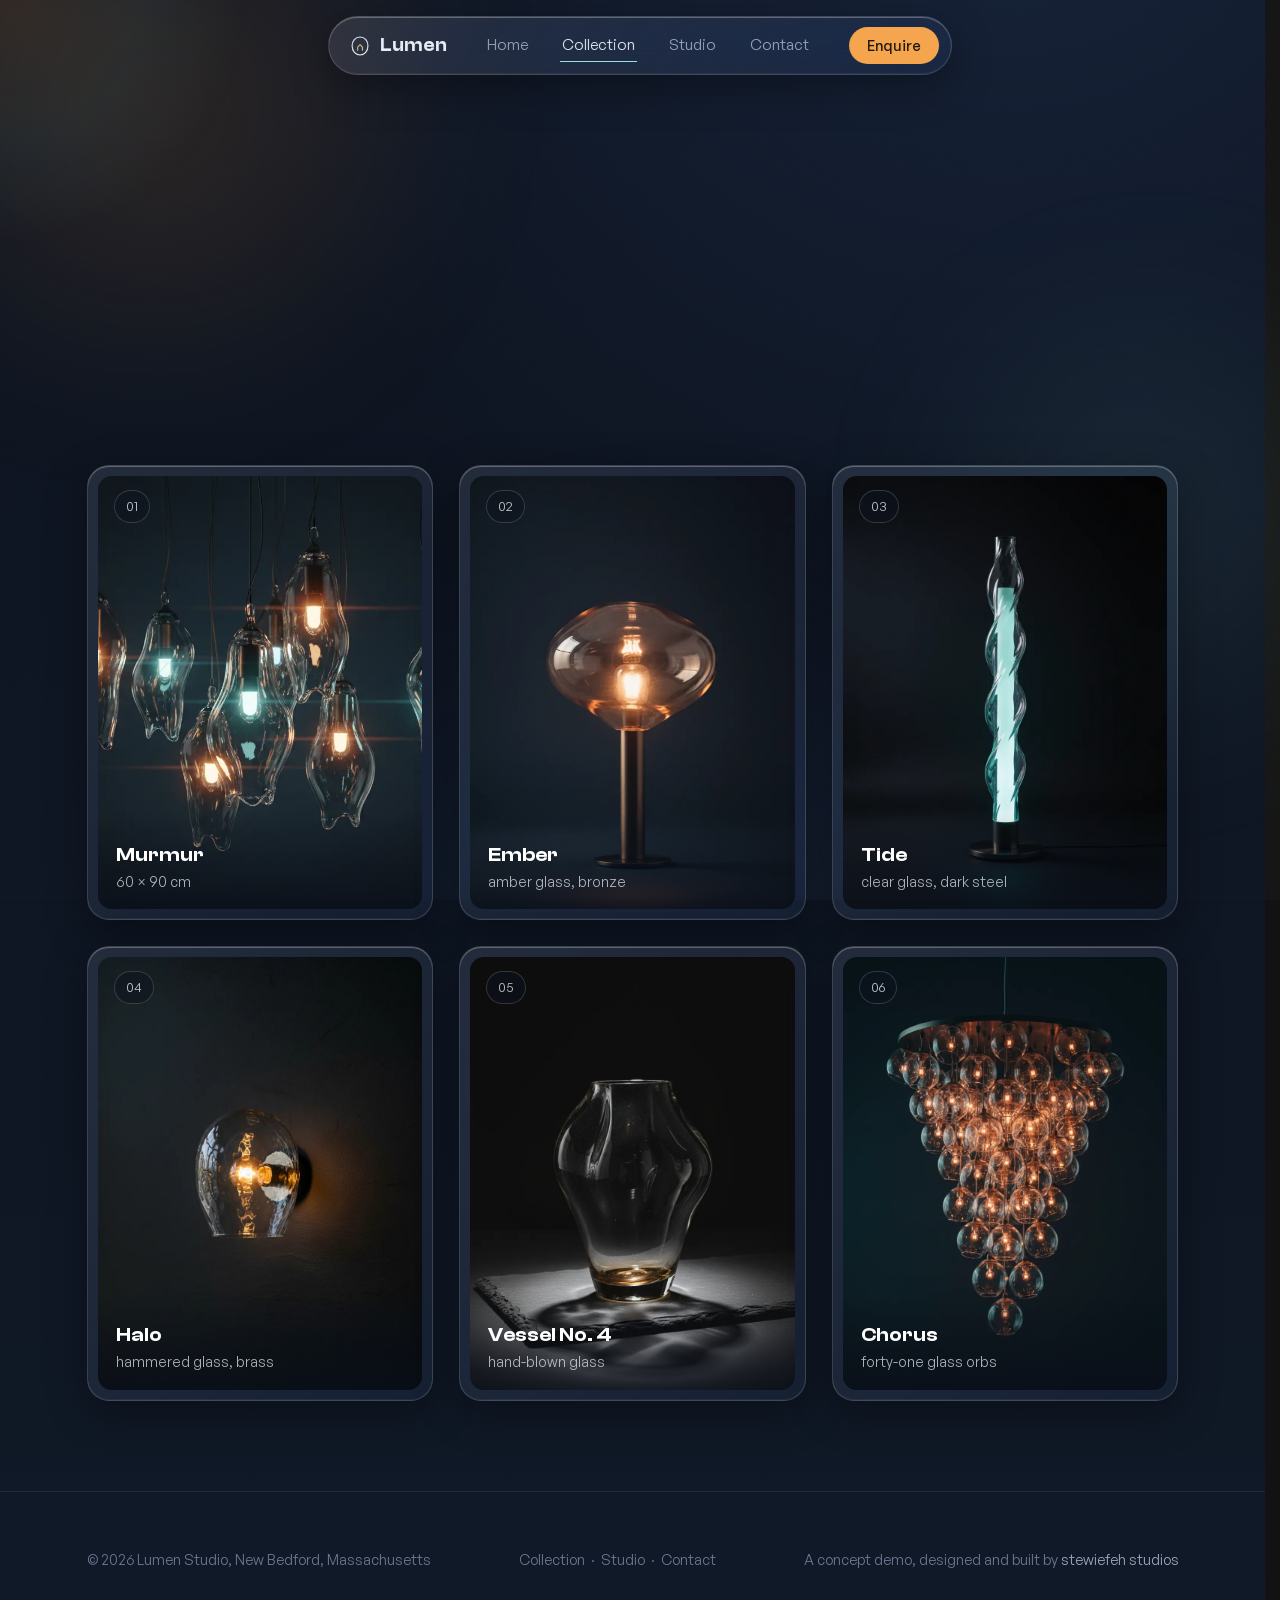
==== collection.html @ e9b763f6 "Lumen: liquid glass demo site - 4 pages, cinematic intro, view transitions" ====
<!doctype html>
<html lang="en">
<head>
<meta charset="utf-8">
<meta name="viewport" content="width=device-width, initial-scale=1">
<title>Collection — Lumen</title>
<meta name="description" content="Six hand-blown glass lighting pieces from the Lumen studio collection.">
<link rel="icon" href="data:image/svg+xml,%3Csvg xmlns='http://www.w3.org/2000/svg' viewBox='0 0 32 32'%3E%3Crect fill='%230D131F' width='32' height='32' rx='7'/%3E%3Cpath d='M16 5c-5.5 0-9 4.5-9 10.5C7 22 11 26.5 16 26.5S25 22 25 15.5C25 9.5 21.5 5 16 5Z' fill='none' stroke='%23F5A44C' stroke-width='1.6'/%3E%3Cpath d='M13 21v-4l3-3 3 3v4' fill='none' stroke='%238FE3DC' stroke-width='1.6'/%3E%3C/svg%3E">
<link rel="preload" as="font" href="assets/fonts/clash-600.woff2" type="font/woff2" crossorigin>
<link rel="preload" as="font" href="assets/fonts/gs-0.woff2" type="font/woff2" crossorigin>
<link rel="stylesheet" href="assets/css/style.css">
<script src="assets/js/main.js" defer></script>
</head>
<body>
<svg width="0" height="0" style="position:absolute" aria-hidden="true"><filter id="lens" x="0" y="0" width="100%" height="100%" color-interpolation-filters="sRGB"><feImage href="[data-uri]" result="map" preserveAspectRatio="none"/><feDisplacementMap in="SourceGraphic" in2="map" scale="46" xChannelSelector="R" yChannelSelector="G"/></filter></svg>
<div id="ambient" aria-hidden="true"><div class="blob blob-1"></div><div class="blob blob-2"></div><div class="blob blob-3"></div></div>
<div id="cursor-light" aria-hidden="true"></div>
<div id="intro" aria-hidden="true">
  <div style="display:grid;place-items:center">
    <svg viewBox="0 0 32 32" fill="none" aria-hidden="true"><defs><linearGradient id="ig" x1="0" y1="0" x2="1" y2="1"><stop offset="0" stop-color="#F5A44C"/><stop offset="1" stop-color="#8FE3DC"/></linearGradient></defs><path class="mark-glass" d="M16 3C9 3 4.5 8.5 4.5 15.5 4.5 23.5 9.5 29 16 29s11.5-5.5 11.5-13.5C27.5 8.5 23 3 16 3Z" stroke="currentColor" stroke-width="1.6"/><path class="mark-fil" pathLength="1" d="M12.5 22v-4.5L16 14l3.5 3.5V22" stroke="url(#ig)" stroke-width="1.6" stroke-linecap="round" stroke-linejoin="round"/></svg>
    <div class="intro-glass"><i></i></div>
  </div>
  <p class="intro-skip">Click anywhere to skip</p>
</div>
<nav class="nav glass" aria-label="Main">
  <a class="brand" href="index.html"><svg viewBox="0 0 32 32" fill="none" aria-hidden="true"><defs><linearGradient id="ng" x1="0" y1="0" x2="1" y2="1"><stop offset="0" stop-color="#F5A44C"/><stop offset="1" stop-color="#8FE3DC"/></linearGradient></defs><path class="mark-glass" d="M16 3C9 3 4.5 8.5 4.5 15.5 4.5 23.5 9.5 29 16 29s11.5-5.5 11.5-13.5C27.5 8.5 23 3 16 3Z" stroke="currentColor" stroke-width="1.6"/><path class="mark-fil" pathLength="1" d="M12.5 22v-4.5L16 14l3.5 3.5V22" stroke="url(#ng)" stroke-width="1.6" stroke-linecap="round" stroke-linejoin="round"/></svg><span>Lumen</span></a>
  <div class="nav-links">
    <a href="index.html">Home</a><a href="collection.html" aria-current="page">Collection</a><a href="studio.html">Studio</a><a href="contact.html">Contact</a>
  </div>
  <a class="btn" data-magnet href="contact.html">Enquire</a>
  <button class="burger" aria-label="Open menu" aria-expanded="false"><span></span><span></span><span></span></button>
</nav>
<div id="menu">
  <button class="close" aria-label="Close menu">&#10005;</button>
  <ul>
    <li><a href="index.html">Home</a></li>
    <li><a href="collection.html" aria-current="page">Collection</a></li>
    <li><a href="studio.html">Studio</a></li>
    <li><a href="contact.html">Contact</a></li>
  </ul>
</div>
<main>
<section style="padding-top:150px"><div class="wrap">
  <h1 class="display rise">The collection</h1>
  <p class="lede rise" style="--d:120ms;margin-top:16px">Six pieces, each blown in a small edition. Select a piece to see it properly; enquires go straight to the studio.</p>
</div></section>
<section style="padding-top:20px"><div class="wrap"><div class="pieces">
    <a class="piece-card glass reveal" href="#murmur" data-piece="murmur">
  <figure><img src="assets/img/hero.webp" alt="Murmur, hand-blown glass piece" loading="lazy" decoding="async" width="864" height="1184"><span class="num">01</span>
  <figcaption><h3>Murmur</h3><p>60 &times; 90 cm</p></figcaption></figure>
</a>
    <a class="piece-card glass reveal" href="#ember" data-piece="ember">
  <figure><img src="assets/img/table.webp" alt="Ember, hand-blown glass piece" loading="lazy" decoding="async" width="864" height="1184"><span class="num">02</span>
  <figcaption><h3>Ember</h3><p>amber glass, bronze</p></figcaption></figure>
</a>
    <a class="piece-card glass reveal" href="#tide" data-piece="tide">
  <figure><img src="assets/img/floor.webp" alt="Tide, hand-blown glass piece" loading="lazy" decoding="async" width="864" height="1184"><span class="num">03</span>
  <figcaption><h3>Tide</h3><p>clear glass, dark steel</p></figcaption></figure>
</a>
    <a class="piece-card glass reveal" href="#halo" data-piece="halo">
  <figure><img src="assets/img/sconce.webp" alt="Halo, hand-blown glass piece" loading="lazy" decoding="async" width="864" height="1184"><span class="num">04</span>
  <figcaption><h3>Halo</h3><p>hammered glass, brass</p></figcaption></figure>
</a>
    <a class="piece-card glass reveal" href="#vessel" data-piece="vessel">
  <figure><img src="assets/img/vessel.webp" alt="Vessel No. 4, hand-blown glass piece" loading="lazy" decoding="async" width="864" height="1184"><span class="num">05</span>
  <figcaption><h3>Vessel No. 4</h3><p>hand-blown glass</p></figcaption></figure>
</a>
    <a class="piece-card glass reveal" href="#chorus" data-piece="chorus">
  <figure><img src="assets/img/chand.webp" alt="Chorus, hand-blown glass piece" loading="lazy" decoding="async" width="864" height="1184"><span class="num">06</span>
  <figcaption><h3>Chorus</h3><p>forty-one glass orbs</p></figcaption></figure>
</a>
</div></div></section>
</main>
<footer><div class="wrap foot">
  <div>&copy; 2026 Lumen Studio, New Bedford, Massachusetts</div>
  <div><a href="collection.html">Collection</a> &nbsp;&middot;&nbsp; <a href="studio.html">Studio</a> &nbsp;&middot;&nbsp; <a href="contact.html">Contact</a></div>
  <div class="credit">A concept demo, designed and built by <a href="https://stewiefehstudios.com">stewiefeh studios</a></div>
</div></footer>
<div id="detail" role="dialog" aria-modal="true" aria-label="Piece detail">
  <button class="detail-close" aria-label="Close">&#10005;</button>
  <div class="detail-card glass">
    <img alt="">
    <div class="detail-body">
      <h3></h3><p class="dims"></p><p class="desc"></p>
      <a class="btn enquire" data-magnet href="contact.html">Enquire about this piece</a>
    </div>
  </div>
</div>
<script id="pieces-data" type="application/json">[{"id": "murmur", "name": "Murmur", "img": "assets/img/hero.webp", "dims": "Cluster of nine &middot; 60 &times; 90 cm &middot; glass, braided steel", "desc": "Nine hand-blown pendants on braided steel, each a different breath of the same gather. Hung together they read as one slow, murmuring light."}, {"id": "ember", "name": "Ember", "img": "assets/img/table.webp", "dims": "34 &times; 41 cm &middot; amber glass, bronze", "desc": "A pool of amber held over a bronze stem. The shade is blown in one gather, with no seams and no mold."}, {"id": "tide", "name": "Tide", "img": "assets/img/floor.webp", "dims": "132 &times; 26 cm &middot; clear glass, dark steel", "desc": "A column of ice-coloured light. The glass twists as it rises, catching the room at every turn."}, {"id": "halo", "name": "Halo", "img": "assets/img/sconce.webp", "dims": "24 &times; 26 cm &middot; hammered glass, brass", "desc": "A single dome of hammered glass. Mount one, or hang a rhythm of them along a hallway."}, {"id": "vessel", "name": "Vessel No. 4", "img": "assets/img/vessel.webp", "dims": "31 &times; 38 cm &middot; hand-blown glass", "desc": "Not a lamp: a piece that holds daylight. Amber pools at the base where the glass is thickest."}, {"id": "chorus", "name": "Chorus", "img": "assets/img/chand.webp", "dims": "Canopy 70 cm &oslash; &middot; forty-one glass orbs", "desc": "Forty-one orbs on a single canopy, wired so the room can dim them like an orchestra."}]</script>
</body>
</html>
---- assets/css/style.css ----
/* ============ LUMEN — liquid glass demo site ============ */
/* ink slate, amber + ice light, Clash Display / General Sans */

@font-face{font-family:'Clash Display';src:url('../fonts/clash-600.woff2') format('woff2');font-weight:600;font-display:swap}
@font-face{font-family:'General Sans';src:url('../fonts/gs-0.woff2') format('woff2');font-weight:400;font-display:swap}
@font-face{font-family:'General Sans';src:url('../fonts/gs-1.woff2') format('woff2');font-weight:500;font-display:swap}

:root{
  --ink:#0D131F; --ink-2:#101927; --ink-3:#141E30;
  --text:#E8EDF6; --mist:#9AA7BC; --faint:#6B7891;
  --amber:#F5A44C; --ice:#8FE3DC;
  --line:rgba(255,255,255,.14); --glass:rgba(255,255,255,.07);
  --radius:22px; --ease:cubic-bezier(.2,.7,.2,1);
  color-scheme:dark;
}
*{margin:0;padding:0;box-sizing:border-box}
html{scroll-behavior:smooth;scrollbar-gutter:stable}
@media (prefers-reduced-motion:reduce){html{scroll-behavior:auto}}
body{
  font-family:'General Sans',system-ui,sans-serif;font-weight:400;
  background:
    radial-gradient(120% 90% at 80% -10%, #16233A 0%, transparent 55%),
    linear-gradient(180deg,var(--ink) 0%,var(--ink-2) 100%);
  color:var(--text);min-height:100vh;
  font-size:17px;line-height:1.6;-webkit-font-smoothing:antialiased;
  overflow-x:clip;
}
::selection{background:rgba(245,164,76,.35);color:#fff}
:focus-visible{outline:2px solid var(--ice);outline-offset:3px;border-radius:6px}
img{display:block;max-width:100%}
a{color:inherit;text-decoration:none}

/* film grain */
body::after{content:'';position:fixed;inset:0;z-index:60;pointer-events:none;opacity:.05;mix-blend-mode:overlay;
  background-image:url("data:image/svg+xml,%3Csvg xmlns='http://www.w3.org/2000/svg' width='140' height='140'%3E%3Cfilter id='n'%3E%3CfeTurbulence type='fractalNoise' baseFrequency='.9' numOctaves='2'/%3E%3C/filter%3E%3Crect width='140' height='140' filter='url(%23n)'/%3E%3C/svg%3E")}

/* ---- ambient light field ---- */
#ambient{position:fixed;inset:0;z-index:0;overflow:hidden;pointer-events:none}
.blob{position:absolute;border-radius:50%;filter:blur(90px);opacity:.55;will-change:transform}
.blob-1{width:52vw;height:52vw;left:-14vw;top:-18vw;background:radial-gradient(circle,rgba(245,164,76,.32),transparent 65%);animation:drift1 64s ease-in-out infinite alternate}
.blob-2{width:44vw;height:44vw;right:-12vw;top:26vh;background:radial-gradient(circle,rgba(143,227,220,.20),transparent 65%);animation:drift2 78s ease-in-out infinite alternate}
.blob-3{width:60vw;height:60vw;left:22vw;bottom:-30vw;background:radial-gradient(circle,rgba(48,74,122,.45),transparent 68%);animation:drift3 88s ease-in-out infinite alternate}
@keyframes drift1{to{transform:translate(9vw,7vh) scale(1.15)}}
@keyframes drift2{to{transform:translate(-8vw,-6vh) scale(.9)}}
@keyframes drift3{to{transform:translate(-10vw,4vh) scale(1.1)}}
#cursor-light{position:fixed;width:520px;height:520px;border-radius:50%;left:0;top:0;z-index:1;pointer-events:none;
  background:radial-gradient(circle,rgba(245,164,76,.10),rgba(143,227,220,.05) 40%,transparent 68%);
  transform:translate(-50%,-50%);opacity:0;transition:opacity .6s}
body.fine-pointer #cursor-light{opacity:1}

/* ---- glass tiers ---- */
.glass{
  background:linear-gradient(135deg,rgba(255,255,255,.10),rgba(255,255,255,.04));
  -webkit-backdrop-filter:blur(18px) saturate(1.6);backdrop-filter:blur(18px) saturate(1.6);
  border:1px solid var(--line);border-radius:var(--radius);
  box-shadow:inset 0 1px 0 rgba(255,255,255,.28),inset 0 -1px 0 rgba(255,255,255,.05),0 12px 40px rgba(0,0,0,.35);
}
/* tier 2: true refraction, chromium only, added by JS */
.refract{-webkit-backdrop-filter:url(#lens) blur(5px) saturate(1.5);backdrop-filter:url(#lens) blur(5px) saturate(1.5)}

/* ---- layout ---- */
.wrap{max-width:1180px;margin:0 auto;padding:0 clamp(20px,4vw,44px);position:relative;z-index:2}
main{position:relative;z-index:2}
section{padding:clamp(72px,10vh,130px) 0}

/* ---- nav ---- */
.nav{position:fixed;top:16px;left:50%;transform:translateX(-50%);z-index:50;
  view-transition-name:nav;
  display:flex;align-items:center;gap:clamp(14px,3vw,38px);
  padding:10px 12px 10px 20px;border-radius:99px;
  transition:padding .4s var(--ease),background .4s}
.nav.scrolled{padding:7px 10px 7px 16px;background:linear-gradient(135deg,rgba(255,255,255,.14),rgba(255,255,255,.07))}
.brand{display:flex;align-items:center;gap:9px;font-family:'Clash Display';font-weight:600;font-size:1.15rem;letter-spacing:.01em}
.brand svg{width:22px;height:22px}
.nav-links{display:flex;gap:clamp(12px,2.4vw,30px);font-size:.95rem;color:var(--mist)}
.nav-links a{position:relative;padding:4px 2px;transition:color .3s}
.nav-links a::after{content:'';position:absolute;left:0;right:100%;bottom:0;height:1px;background:var(--amber);transition:right .35s var(--ease)}
.nav-links a:hover{color:var(--text)}
.nav-links a:hover::after{right:0}
.nav-links a[aria-current="page"]{color:var(--text)}
.nav-links a[aria-current="page"]::after{right:0;background:var(--ice)}
.btn{display:inline-flex;align-items:center;gap:10px;border:none;cursor:pointer;font:500 .95rem 'General Sans';
  padding:11px 22px;border-radius:99px;background:var(--amber);color:#1A1206;transition:transform .35s var(--ease),box-shadow .35s}
.btn:hover{box-shadow:0 8px 30px rgba(245,164,76,.35)}
.btn-ghost{background:rgba(255,255,255,.08);color:var(--text);border:1px solid var(--line);
  -webkit-backdrop-filter:blur(12px);backdrop-filter:blur(12px)}
.btn-ghost:hover{box-shadow:0 8px 30px rgba(0,0,0,.4)}
.nav .btn{padding:9px 18px;font-size:.9rem}
.burger{display:none;background:none;border:1px solid var(--line);border-radius:99px;width:42px;height:42px;cursor:pointer;
  -webkit-backdrop-filter:blur(12px);backdrop-filter:blur(12px)}
.burger span{display:block;width:16px;height:1.5px;background:var(--text);margin:4px auto;transition:transform .3s,opacity .3s}
#menu{position:fixed;inset:0;z-index:70;display:none;place-items:center;
  background:rgba(13,19,31,.72);-webkit-backdrop-filter:blur(28px) saturate(1.4);backdrop-filter:blur(28px) saturate(1.4)}
#menu.open{display:grid}
#menu ul{list-style:none;text-align:center}
#menu a{font-family:'Clash Display';font-size:clamp(2.2rem,9vw,3.4rem);font-weight:600;display:block;padding:10px;
  opacity:0;transform:translateY(18px);transition:opacity .5s var(--ease),transform .5s var(--ease),color .3s}
#menu.open a{opacity:1;transform:none}
#menu.open li:nth-child(2) a{transition-delay:.06s}#menu.open li:nth-child(3) a{transition-delay:.12s}#menu.open li:nth-child(4) a{transition-delay:.18s}
#menu a:hover,#menu a[aria-current="page"]{color:var(--amber)}
#menu .close{position:absolute;top:22px;right:26px;background:none;border:1px solid var(--line);border-radius:99px;width:44px;height:44px;color:var(--text);font-size:1.2rem;cursor:pointer}

/* ---- type ---- */
.display{font-family:'Clash Display';font-weight:600;line-height:1.04;letter-spacing:-.015em}
h1.display{font-size:clamp(2.7rem,7.4vw,5.6rem)}
h2.display{font-size:clamp(1.9rem,4.4vw,3.1rem);margin-bottom:.6em}
.lede{color:var(--mist);font-size:clamp(1.05rem,1.7vw,1.25rem);max-width:44ch}
.kicker{color:var(--faint);font-size:.95rem;margin-bottom:18px}
.kicker b{color:var(--ice);font-weight:500}

/* ---- hero ---- */
.hero{min-height:92vh;display:grid;align-items:center;padding-top:110px}
.hero-grid{display:grid;grid-template-columns:1.05fr .95fr;gap:clamp(30px,5vw,70px);align-items:center}
.hero-actions{display:flex;gap:14px;margin-top:36px;flex-wrap:wrap}
.hero-panel{position:relative;border-radius:28px;overflow:hidden;aspect-ratio:4/3;transform:translateZ(0)}
.hero-panel img{width:100%;height:100%;object-fit:cover;transform:scale(1.06)}
.hero-panel .panel-tag{position:absolute;left:18px;bottom:18px;right:18px;display:flex;justify-content:space-between;align-items:center;
  padding:13px 18px;border-radius:16px;font-size:.9rem;color:var(--mist)}
.hero-panel .panel-tag b{color:var(--text);font-weight:500;font-family:'Clash Display';font-weight:600;letter-spacing:.01em}
.scroll-cue{position:absolute;bottom:26px;left:50%;transform:translateX(-50%);color:var(--faint);font-size:.85rem;
  display:flex;flex-direction:column;align-items:center;gap:8px}
.scroll-cue i{width:1px;height:34px;background:linear-gradient(180deg,var(--faint),transparent);display:block;animation:cue 2.2s ease-in-out infinite}
@keyframes cue{0%,100%{transform:scaleY(.4);transform-origin:top}50%{transform:scaleY(1);transform-origin:top}}

/* ---- piece cards ---- */
.pieces{display:grid;grid-template-columns:repeat(3,1fr);gap:clamp(16px,2.4vw,26px)}
.piece-card{display:block;border-radius:var(--radius);overflow:hidden;padding:10px;cursor:pointer;
  transition:transform .5s var(--ease),box-shadow .5s var(--ease)}
.piece-card:hover{transform:translateY(-6px)}
.piece-card figure{border-radius:calc(var(--radius) - 8px);overflow:hidden;aspect-ratio:3/4;position:relative}
.piece-card img{width:100%;height:100%;object-fit:cover;transition:transform .8s var(--ease)}
.piece-card:hover img{transform:scale(1.05)}
.piece-card figcaption{position:absolute;inset:auto 0 0 0;padding:26px 18px 16px;
  background:linear-gradient(transparent,rgba(10,15,25,.82));color:#fff}
.piece-card h3{font-family:'Clash Display';font-weight:600;font-size:1.25rem}
.piece-card p{font-size:.88rem;color:rgba(232,237,246,.72)}
.piece-card .num{position:absolute;top:14px;left:16px;font-size:.82rem;color:rgba(255,255,255,.75);
  padding:5px 11px;border-radius:99px;background:rgba(13,19,31,.5);-webkit-backdrop-filter:blur(10px);backdrop-filter:blur(10px);border:1px solid rgba(255,255,255,.16)}

/* ---- prose sections ---- */
.split{display:grid;grid-template-columns:1fr 1fr;gap:clamp(30px,5vw,80px);align-items:center}
.stat-row{display:flex;gap:clamp(20px,4vw,54px);margin-top:38px;flex-wrap:wrap}
.stat b{display:block;font-family:'Clash Display';font-weight:600;font-size:2rem;color:var(--amber)}
.stat span{color:var(--mist);font-size:.92rem}
.pull{font-family:'Clash Display';font-weight:600;font-size:clamp(1.7rem,3.8vw,2.7rem);line-height:1.2;max-width:26ch;text-wrap:balance}
.pull em{font-style:normal;color:var(--amber)}

/* ---- process stack (studio) ---- */
.steps{position:relative}
.step{position:sticky;top:110px;margin-bottom:44px;padding:clamp(26px,4vw,44px)}
.step .step-n{font-family:'Clash Display';font-weight:600;color:var(--ice);font-size:.95rem}
.step h3{font-family:'Clash Display';font-weight:600;font-size:clamp(1.4rem,2.6vw,1.9rem);margin:8px 0 12px}
.step p{color:var(--mist);max-width:56ch}

/* ---- contact ---- */
.contact-grid{display:grid;grid-template-columns:1.1fr .9fr;gap:clamp(30px,5vw,70px)}
form{display:grid;gap:18px;padding:clamp(26px,4vw,44px)}
label{font-size:.9rem;color:var(--mist);display:grid;gap:8px}
input,textarea{font:400 1rem 'General Sans';color:var(--text);background:rgba(255,255,255,.05);
  border:1px solid var(--line);border-radius:14px;padding:13px 16px;transition:border-color .3s,background .3s;width:100%}
input:focus,textarea:focus{outline:none;border-color:rgba(143,227,220,.55);background:rgba(255,255,255,.08)}
textarea{min-height:130px;resize:vertical}
form .btn{justify-self:start;position:relative}
form .btn.sent{background:var(--ice)}
.meta{display:grid;gap:26px;align-content:start}
.meta .glass{padding:26px 28px}
.meta h3{font-family:'Clash Display';font-weight:600;font-size:1.1rem;margin-bottom:8px}
.meta p{color:var(--mist);font-size:.95rem}
.meta a{color:var(--ice)}
.form-note{font-size:.88rem;color:var(--faint);min-height:1.4em}

/* ---- detail modal ---- */
#detail{position:fixed;inset:0;z-index:80;display:none;place-items:center;padding:24px;
  background:rgba(8,12,20,.66);-webkit-backdrop-filter:blur(22px);backdrop-filter:blur(22px)}
#detail.open{display:grid}
.detail-card{width:min(880px,94vw);max-height:88vh;overflow:auto;display:grid;grid-template-columns:1fr 1fr;
  border-radius:26px;animation:cardIn .5s var(--ease)}
@keyframes cardIn{from{opacity:0;transform:translateY(26px) scale(.98)}}
.detail-card img{width:100%;height:100%;object-fit:cover;min-height:320px}
.detail-body{padding:clamp(24px,4vw,40px);display:grid;align-content:center;gap:14px}
.detail-body h3{font-family:'Clash Display';font-weight:600;font-size:1.7rem}
.detail-body .dims{color:var(--mist);font-size:.95rem}
.detail-body .desc{color:var(--mist);font-size:.98rem}
.detail-close{position:absolute;top:18px;right:20px;z-index:2;background:rgba(13,19,31,.55);border:1px solid rgba(255,255,255,.2);
  border-radius:99px;width:40px;height:40px;color:var(--text);font-size:1.1rem;cursor:pointer}

/* ---- footer ---- */
footer{position:relative;z-index:2;padding:56px 0 40px;border-top:1px solid rgba(255,255,255,.07)}
.foot{display:flex;justify-content:space-between;gap:24px;flex-wrap:wrap;color:var(--faint);font-size:.9rem}
.foot a:hover{color:var(--text)}
.foot .credit{color:var(--faint)}
.foot .credit a{color:var(--mist)}

/* ---- intro ---- */
#intro{position:fixed;inset:0;z-index:100;background:#0A0F19;display:grid;place-items:center}
body:not(.intro-live) #intro{display:none}
.intro-mark{width:64px;height:64px;color:var(--text)}
.intro-mark .mark-glass{opacity:.35}
.intro-mark .mark-fil{stroke-dasharray:1;stroke-dashoffset:1}
.intro-glass{position:relative;width:130px;height:130px;margin-top:34px;border-radius:34px;overflow:hidden;
  opacity:0;transform:scale(.25);
  border:1px solid rgba(255,255,255,.22);
  box-shadow:inset 0 1px 0 rgba(255,255,255,.3),0 20px 60px rgba(0,0,0,.5)}
.intro-glass i{position:absolute;inset:0;background:
  radial-gradient(80% 80% at 30% 20%,rgba(245,164,76,.5),transparent 55%),
  radial-gradient(80% 80% at 75% 80%,rgba(143,227,220,.4),transparent 55%);opacity:0}
.intro-skip{position:fixed;bottom:30px;left:50%;transform:translateX(-50%);color:var(--faint);font-size:.85rem;opacity:0}

body.intro-live .intro-mark .mark-fil{animation:draw .85s .15s var(--ease) forwards}
body.intro-live .intro-glass{animation:bloom 1.05s 1s var(--ease) forwards,split .8s 2.1s var(--ease) forwards}
body.intro-live .intro-glass i{animation:ignite 1s 1.15s ease forwards}
body.intro-live #intro{animation:introOut .55s 2.5s var(--ease) forwards}
body.intro-live .intro-skip{animation:skipIn .4s .9s forwards}
body.intro-skip #intro,body.intro-skip #intro *{animation-duration:.3s !important;animation-delay:0s !important}
@keyframes draw{to{stroke-dashoffset:0}}
@keyframes bloom{0%{opacity:0;transform:scale(.25)}45%{opacity:1}100%{opacity:1;transform:scale(1)}}
@keyframes ignite{to{opacity:1}}
@keyframes split{0%{opacity:1;transform:scale(1)}100%{opacity:0;transform:scale(1.7)}}
@keyframes introOut{to{opacity:0;visibility:hidden}}
@keyframes skipIn{to{opacity:.8}}

/* ---- entrances ---- */
.rise{opacity:0}
body.ready .rise{animation:riseIn .95s var(--ease) both;animation-delay:var(--d,0ms)}
body.intro-live .rise{animation:none}
@keyframes riseIn{from{opacity:0;transform:translateY(26px)}to{opacity:1;transform:none}}
.reveal{opacity:0;transform:translateY(30px);transition:opacity .85s var(--ease),transform .85s var(--ease)}
.reveal.in{opacity:1;transform:none}

/* ---- scroll-driven parallax ---- */
@supports (animation-timeline:scroll()){
  .hero-panel{animation:parallax linear both;animation-timeline:scroll();animation-range:0 100vh}
  @keyframes parallax{to{transform:translateY(7vh)}}
}

/* ---- view transitions ---- */
@view-transition{navigation:auto}
::view-transition-old(root){animation:vtOut .3s var(--ease) both}
::view-transition-new(root){animation:vtIn .5s var(--ease) both}
@keyframes vtOut{to{opacity:0}}
@keyframes vtIn{from{opacity:0;transform:translateY(14px)}}
::view-transition-group(nav){animation:none}

/* ---- responsive ---- */
@media (max-width:920px){
  .hero-grid,.split,.contact-grid,.detail-card{grid-template-columns:1fr}
  .hero{min-height:auto;padding-top:130px;padding-bottom:40px}
  .pieces{grid-template-columns:repeat(2,1fr)}
  .detail-card img{max-height:44vh}
}
@media (max-width:640px){
  .pieces{grid-template-columns:1fr}
  .nav-links,.nav .btn{display:none}
  .burger{display:block}
  .step{position:static;margin-bottom:18px}
}
@media (prefers-reduced-motion:reduce){
  *,*::before,*::after{animation-duration:.01ms !important;animation-iteration-count:1 !important;transition-duration:.01ms !important}
  #intro{display:none !important}
  .rise,.reveal{opacity:1 !important;transform:none !important}
  #cursor-light{display:none}
}
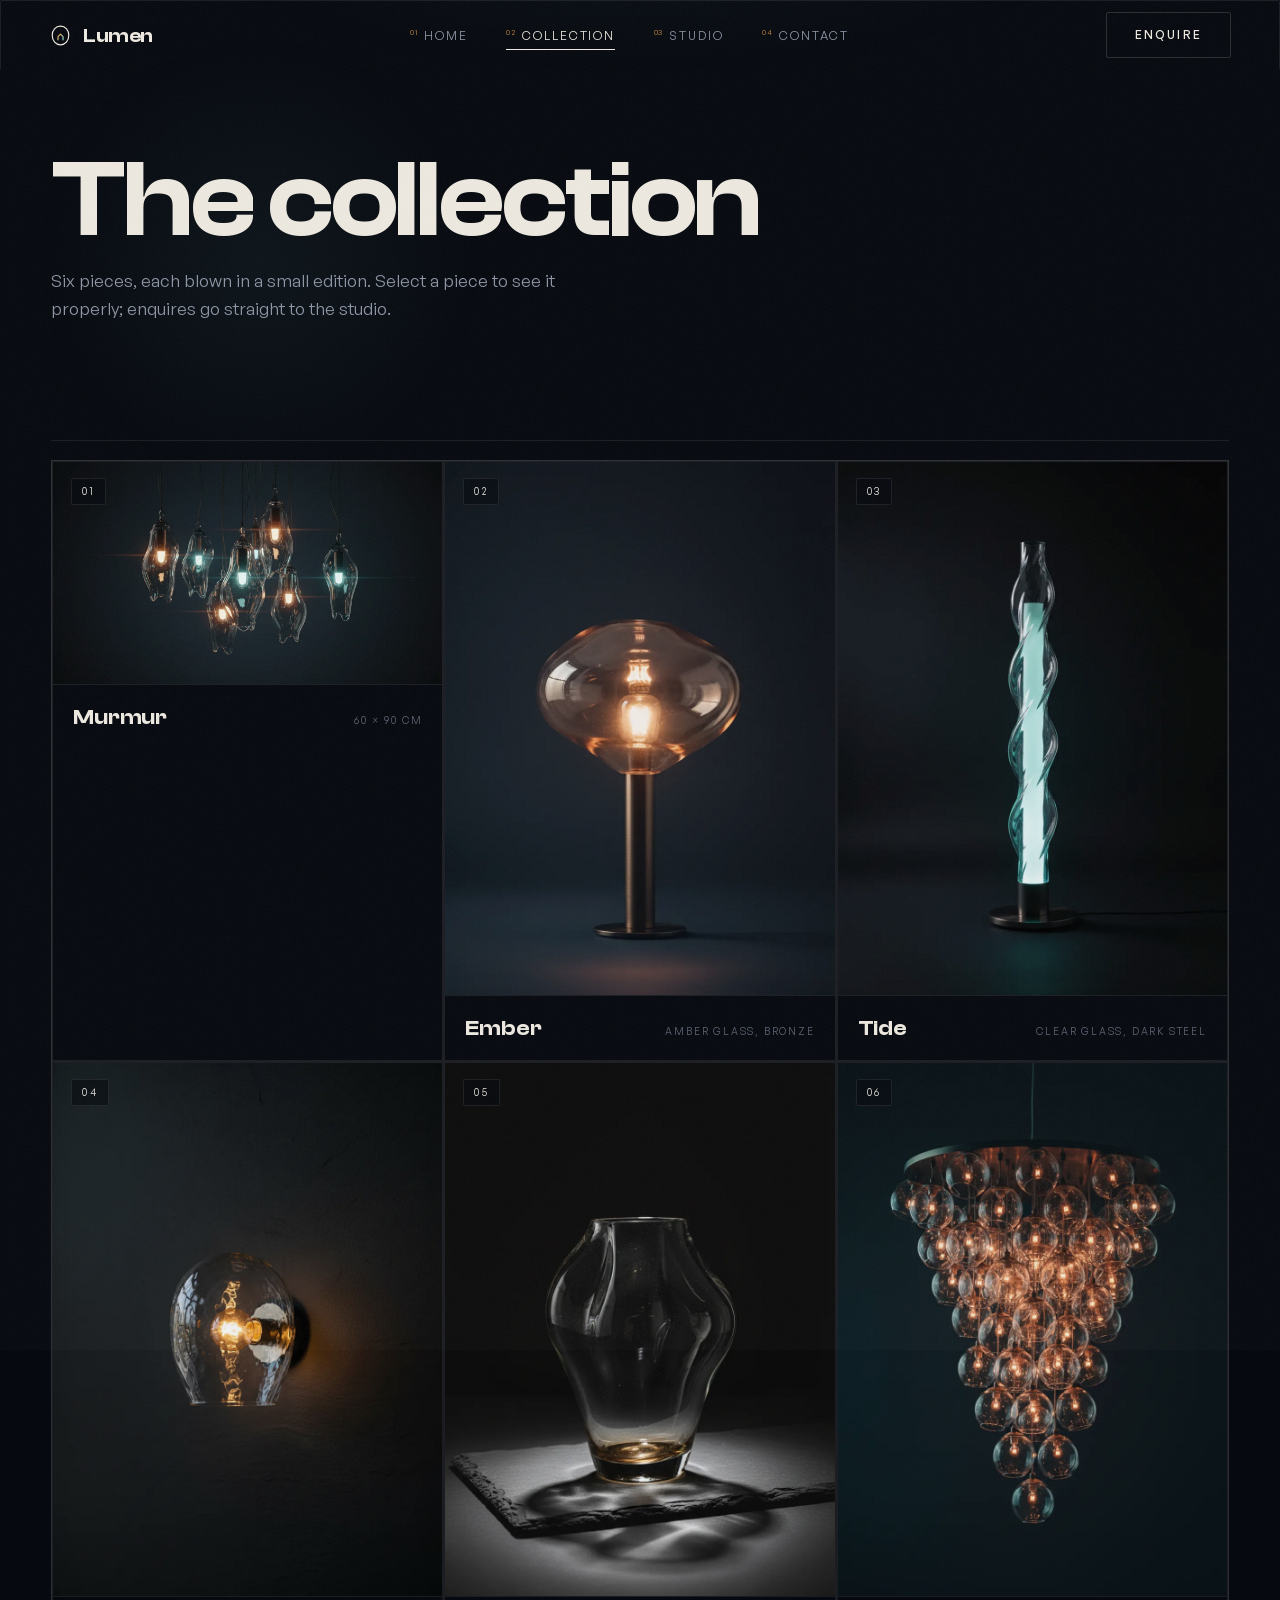
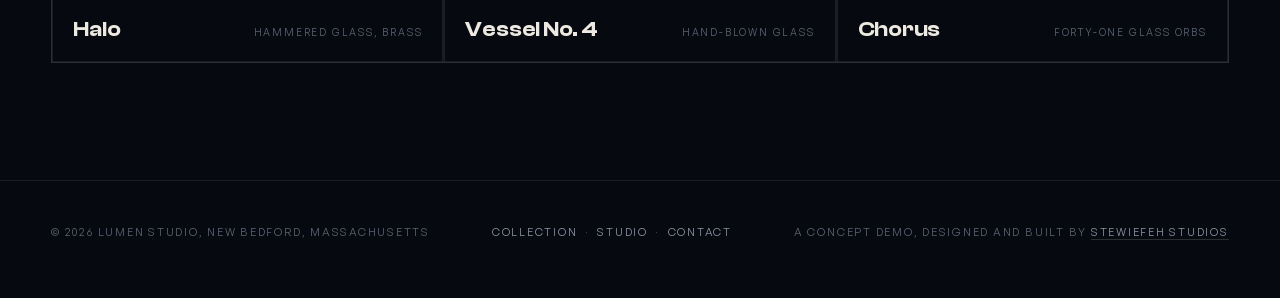
==== commit b6f008d7: "Second edition: editorial hairline design, WebGL cinematic intro, light-edge page transitions" ====
--- a/collection.html
+++ b/collection.html
@@ -16,10 +16,10 @@
 <div id="ambient" aria-hidden="true"><div class="blob blob-1"></div><div class="blob blob-2"></div><div class="blob blob-3"></div></div>
 <div id="cursor-light" aria-hidden="true"></div>
 <div id="intro" aria-hidden="true">
-  <div style="display:grid;place-items:center">
-    <svg viewBox="0 0 32 32" fill="none" aria-hidden="true"><defs><linearGradient id="ig" x1="0" y1="0" x2="1" y2="1"><stop offset="0" stop-color="#F5A44C"/><stop offset="1" stop-color="#8FE3DC"/></linearGradient></defs><path class="mark-glass" d="M16 3C9 3 4.5 8.5 4.5 15.5 4.5 23.5 9.5 29 16 29s11.5-5.5 11.5-13.5C27.5 8.5 23 3 16 3Z" stroke="currentColor" stroke-width="1.6"/><path class="mark-fil" pathLength="1" d="M12.5 22v-4.5L16 14l3.5 3.5V22" stroke="url(#ig)" stroke-width="1.6" stroke-linecap="round" stroke-linejoin="round"/></svg>
-    <div class="intro-glass"><i></i></div>
-  </div>
+  <canvas id="intro-canvas"></canvas>
+  <div class="intro-line"></div>
+  <div class="intro-word"><span style="--i:0">L</span><span style="--i:1">U</span><span style="--i:2">M</span><span style="--i:3">E</span><span style="--i:4">N</span></div>
+  <div class="intro-bar intro-bar-t"></div><div class="intro-bar intro-bar-b"></div>
   <p class="intro-skip">Click anywhere to skip</p>
 </div>
 <nav class="nav glass" aria-label="Main">
@@ -86,6 +86,6 @@
     </div>
   </div>
 </div>
-<script id="pieces-data" type="application/json">[{"id": "murmur", "name": "Murmur", "img": "assets/img/hero.webp", "dims": "Cluster of nine &middot; 60 &times; 90 cm &middot; glass, braided steel", "desc": "Nine hand-blown pendants on braided steel, each a different breath of the same gather. Hung together they read as one slow, murmuring light."}, {"id": "ember", "name": "Ember", "img": "assets/img/table.webp", "dims": "34 &times; 41 cm &middot; amber glass, bronze", "desc": "A pool of amber held over a bronze stem. The shade is blown in one gather, with no seams and no mold."}, {"id": "tide", "name": "Tide", "img": "assets/img/floor.webp", "dims": "132 &times; 26 cm &middot; clear glass, dark steel", "desc": "A column of ice-coloured light. The glass twists as it rises, catching the room at every turn."}, {"id": "halo", "name": "Halo", "img": "assets/img/sconce.webp", "dims": "24 &times; 26 cm &middot; hammered glass, brass", "desc": "A single dome of hammered glass. Mount one, or hang a rhythm of them along a hallway."}, {"id": "vessel", "name": "Vessel No. 4", "img": "assets/img/vessel.webp", "dims": "31 &times; 38 cm &middot; hand-blown glass", "desc": "Not a lamp: a piece that holds daylight. Amber pools at the base where the glass is thickest."}, {"id": "chorus", "name": "Chorus", "img": "assets/img/chand.webp", "dims": "Canopy 70 cm &oslash; &middot; forty-one glass orbs", "desc": "Forty-one orbs on a single canopy, wired so the room can dim them like an orchestra."}]</script>
+<script id="pieces-data" type="application/json">[{"id": "murmur", "name": "Murmur", "img": "assets/img/hero.webp", "dims": "Cluster of nine · 60 × 90 cm · glass, braided steel", "desc": "Nine hand-blown pendants on braided steel, each a different breath of the same gather. Hung together they read as one slow, murmuring light."}, {"id": "ember", "name": "Ember", "img": "assets/img/table.webp", "dims": "34 × 41 cm · amber glass, bronze", "desc": "A pool of amber held over a bronze stem. The shade is blown in one gather, with no seams and no mold."}, {"id": "tide", "name": "Tide", "img": "assets/img/floor.webp", "dims": "132 × 26 cm · clear glass, dark steel", "desc": "A column of ice-coloured light. The glass twists as it rises, catching the room at every turn."}, {"id": "halo", "name": "Halo", "img": "assets/img/sconce.webp", "dims": "24 × 26 cm · hammered glass, brass", "desc": "A single dome of hammered glass. Mount one, or hang a rhythm of them along a hallway."}, {"id": "vessel", "name": "Vessel No. 4", "img": "assets/img/vessel.webp", "dims": "31 × 38 cm · hand-blown glass", "desc": "Not a lamp: a piece that holds daylight. Amber pools at the base where the glass is thickest."}, {"id": "chorus", "name": "Chorus", "img": "assets/img/chand.webp", "dims": "Canopy 70 cm ø · forty-one glass orbs", "desc": "Forty-one orbs on a single canopy, wired so the room can dim them like an orchestra."}]</script>
 </body>
 </html>
--- a/assets/css/style.css
+++ b/assets/css/style.css
@@ -1,262 +1,340 @@
-/* ============ LUMEN — liquid glass demo site ============ */
-/* ink slate, amber + ice light, Clash Display / General Sans */
-
+/* ============================================================
+   LUMEN — second edition
+   Editorial hairline system. No blur pills, no glass cards.
+   Type leads; structure is drawn with 1px rules.
+   ============================================================ */
 @font-face{font-family:'Clash Display';src:url('../fonts/clash-600.woff2') format('woff2');font-weight:600;font-display:swap}
 @font-face{font-family:'General Sans';src:url('../fonts/gs-0.woff2') format('woff2');font-weight:400;font-display:swap}
 @font-face{font-family:'General Sans';src:url('../fonts/gs-1.woff2') format('woff2');font-weight:500;font-display:swap}
+@font-face{font-family:'Sentient';src:url('../fonts/sentient-italic.woff2') format('woff2');font-weight:400;font-style:italic;font-display:swap}
 
 :root{
-  --ink:#0D131F; --ink-2:#101927; --ink-3:#141E30;
-  --text:#E8EDF6; --mist:#9AA7BC; --faint:#6B7891;
+  --ink:#06090F; --panel:#0A101B; --panel-2:#0C1320;
+  --paper:#EDE9E0; --mist:#8E96A6; --faint:#5C6474;
   --amber:#F5A44C; --ice:#8FE3DC;
-  --line:rgba(255,255,255,.14); --glass:rgba(255,255,255,.07);
-  --radius:22px; --ease:cubic-bezier(.2,.7,.2,1);
-  color-scheme:dark;
-}
-*{margin:0;padding:0;box-sizing:border-box}
-html{scroll-behavior:smooth;scrollbar-gutter:stable}
-@media (prefers-reduced-motion:reduce){html{scroll-behavior:auto}}
+  --line:rgba(237,233,224,.09); --line-2:rgba(237,233,224,.16);
+  --ease:cubic-bezier(.19,1,.22,1);
+}
+
+*,*::before,*::after{box-sizing:border-box;margin:0;padding:0}
+html{scroll-behavior:smooth}
 body{
-  font-family:'General Sans',system-ui,sans-serif;font-weight:400;
-  background:
-    radial-gradient(120% 90% at 80% -10%, #16233A 0%, transparent 55%),
-    linear-gradient(180deg,var(--ink) 0%,var(--ink-2) 100%);
-  color:var(--text);min-height:100vh;
-  font-size:17px;line-height:1.6;-webkit-font-smoothing:antialiased;
-  overflow-x:clip;
-}
-::selection{background:rgba(245,164,76,.35);color:#fff}
-:focus-visible{outline:2px solid var(--ice);outline-offset:3px;border-radius:6px}
-img{display:block;max-width:100%}
+  background:var(--ink); color:var(--paper);
+  font-family:'General Sans',system-ui,sans-serif; font-weight:400;
+  -webkit-font-smoothing:antialiased; overflow-x:hidden;
+}
+::selection{background:var(--amber);color:var(--ink)}
+:focus-visible{outline:1px solid var(--amber);outline-offset:4px}
+img{max-width:100%}
 a{color:inherit;text-decoration:none}
 
+/* single quiet light source instead of colored blobs */
+#ambient{display:none}
+body::before{
+  content:""; position:fixed; left:50%; top:-22vh; width:120vw; height:80vh;
+  transform:translateX(-50%); z-index:0; pointer-events:none;
+  background:radial-gradient(ellipse 55% 55% at 50% 0%,rgba(143,227,220,.07),transparent 70%);
+}
 /* film grain */
-body::after{content:'';position:fixed;inset:0;z-index:60;pointer-events:none;opacity:.05;mix-blend-mode:overlay;
-  background-image:url("data:image/svg+xml,%3Csvg xmlns='http://www.w3.org/2000/svg' width='140' height='140'%3E%3Cfilter id='n'%3E%3CfeTurbulence type='fractalNoise' baseFrequency='.9' numOctaves='2'/%3E%3C/filter%3E%3Crect width='140' height='140' filter='url(%23n)'/%3E%3C/svg%3E")}
-
-/* ---- ambient light field ---- */
-#ambient{position:fixed;inset:0;z-index:0;overflow:hidden;pointer-events:none}
-.blob{position:absolute;border-radius:50%;filter:blur(90px);opacity:.55;will-change:transform}
-.blob-1{width:52vw;height:52vw;left:-14vw;top:-18vw;background:radial-gradient(circle,rgba(245,164,76,.32),transparent 65%);animation:drift1 64s ease-in-out infinite alternate}
-.blob-2{width:44vw;height:44vw;right:-12vw;top:26vh;background:radial-gradient(circle,rgba(143,227,220,.20),transparent 65%);animation:drift2 78s ease-in-out infinite alternate}
-.blob-3{width:60vw;height:60vw;left:22vw;bottom:-30vw;background:radial-gradient(circle,rgba(48,74,122,.45),transparent 68%);animation:drift3 88s ease-in-out infinite alternate}
-@keyframes drift1{to{transform:translate(9vw,7vh) scale(1.15)}}
-@keyframes drift2{to{transform:translate(-8vw,-6vh) scale(.9)}}
-@keyframes drift3{to{transform:translate(-10vw,4vh) scale(1.1)}}
-#cursor-light{position:fixed;width:520px;height:520px;border-radius:50%;left:0;top:0;z-index:1;pointer-events:none;
-  background:radial-gradient(circle,rgba(245,164,76,.10),rgba(143,227,220,.05) 40%,transparent 68%);
-  transform:translate(-50%,-50%);opacity:0;transition:opacity .6s}
+body::after{
+  content:""; position:fixed; inset:-50%; z-index:70; pointer-events:none; opacity:.05;
+  background-image:url("data:image/svg+xml,%3Csvg xmlns='http://www.w3.org/2000/svg' width='240' height='240'%3E%3Cfilter id='n'%3E%3CfeTurbulence type='fractalNoise' baseFrequency='.9' numOctaves='2'/%3E%3C/filter%3E%3Crect width='240' height='240' filter='url(%23n)'/%3E%3C/svg%3E");
+  animation:grain 1.2s steps(3) infinite;
+}
+@keyframes grain{0%{transform:translate(0,0)}33%{transform:translate(-2%,1%)}66%{transform:translate(1%,-2%)}100%{transform:translate(0,0)}}
+
+/* hairline panels only: glass is a line, not a blur */
+.glass{background:transparent;border:1px solid var(--line);border-radius:2px;box-shadow:none;backdrop-filter:none}
+
+/* ---------- type ---------- */
+.wrap{width:min(1240px,92vw);margin-inline:auto;position:relative;z-index:2}
+.display{
+  font-family:'Clash Display',sans-serif;font-weight:600;
+  letter-spacing:-.03em;line-height:.96;
+  font-size:clamp(42px,6.4vw,104px);
+  color:var(--paper);text-wrap:balance;
+}
+h1.display{font-size:clamp(50px,8.6vw,148px);line-height:.92}
+.display em{font-family:'Sentient',serif;font-style:italic;font-weight:400;color:var(--amber);letter-spacing:-.01em}
+.lede{font-size:clamp(16px,1.35vw,20px);line-height:1.6;color:var(--mist);max-width:56ch}
+.lede a{color:var(--paper);border-bottom:1px solid var(--line-2)}
+.kicker{
+  font-size:11px;letter-spacing:.3em;text-transform:uppercase;color:var(--mist);
+  display:flex;align-items:center;gap:14px;
+}
+.kicker::before{content:"";width:34px;height:1px;background:var(--amber);flex:none}
+.kicker b{color:var(--amber);font-weight:500}
+.pull{font-family:'Sentient',serif;font-style:italic;font-size:clamp(22px,2.5vw,33px);line-height:1.4;color:var(--paper)}
+
+/* word-mask reveal */
+.w{display:inline-block;overflow:hidden;vertical-align:top;padding-bottom:.09em;margin-bottom:-.09em}
+.w i{display:inline-block;font-style:inherit;transform:translateY(115%);
+  transition:transform 1.05s var(--ease);transition-delay:calc(var(--wi)*60ms + var(--d,0ms))}
+.in .w i,body.ready .rise .w i{transform:none}
+
+/* sections: hairline between, editorial air */
+section{position:relative;padding:clamp(84px,13vh,150px) 0}
+section:not(:first-of-type)::before{
+  content:"";position:absolute;top:0;left:50%;transform:translateX(-50%);
+  width:min(1240px,92vw);height:1px;background:var(--line);
+}
+.split{display:grid;grid-template-columns:1.05fr .95fr;gap:clamp(40px,6vw,96px);align-items:start}
+.split .pull{padding:6px 0 0 40px;border-left:1px solid var(--line-2)}
+.split .pull + p{margin-top:22px;padding-left:41px;color:var(--mist);font-size:14px}
+
+/* rise (load-in) */
+.rise{opacity:0;transform:translateY(26px);
+  transition:opacity .8s ease,transform 1.05s var(--ease);transition-delay:var(--d,0ms)}
+body.ready .rise{opacity:1;transform:none}
+.rise.split-hold{opacity:1;transform:none;transition:none}
+
+/* scroll reveal */
+.reveal{opacity:0;transform:translateY(24px);
+  transition:opacity .9s ease,transform 1.05s var(--ease)}
+.reveal.in{opacity:1;transform:none}
+.reveal.split-hold{opacity:1;transform:none}
+
+/* ---------- nav: a drawn rule, not a floating pill ---------- */
+.nav{
+  position:fixed;top:0;left:0;right:0;z-index:90;height:70px;
+  display:flex;align-items:center;justify-content:space-between;
+  padding:0 clamp(20px,4vw,48px);
+  border-bottom:1px solid transparent;
+  transition:background .5s ease,border-color .5s ease;
+}
+.nav.scrolled{background:rgba(6,9,15,.74);backdrop-filter:blur(14px);-webkit-backdrop-filter:blur(14px);border-bottom-color:var(--line)}
+.brand{display:flex;align-items:center;gap:11px;font-family:'Clash Display';font-weight:600;font-size:20px;letter-spacing:-.02em}
+.brand svg{width:23px;height:23px}
+.nav-links{display:flex;gap:clamp(20px,3vw,40px);counter-reset:nl}
+.nav-links a{
+  counter-increment:nl;position:relative;
+  font-size:12px;letter-spacing:.16em;text-transform:uppercase;color:var(--mist);
+  padding:4px 0;transition:color .35s ease;
+}
+.nav-links a::before{content:"0" counter(nl);font-size:8px;letter-spacing:.05em;color:var(--amber);vertical-align:super;margin-right:7px;opacity:.85}
+.nav-links a::after{content:"";position:absolute;left:0;bottom:-2px;width:100%;height:1px;background:var(--paper);
+  transform:scaleX(0);transform-origin:right;transition:transform .5s var(--ease)}
+.nav-links a:hover,.nav-links a[aria-current]{color:var(--paper)}
+.nav-links a:hover::after,.nav-links a[aria-current]::after{transform:scaleX(1);transform-origin:left}
+
+/* buttons: rectangles with a light sweep, never pills */
+.btn{
+  position:relative;overflow:hidden;display:inline-flex;align-items:center;gap:10px;
+  font-family:'General Sans';font-weight:500;font-size:12px;letter-spacing:.18em;text-transform:uppercase;
+  color:var(--paper);background:transparent;border:1px solid var(--line-2);border-radius:2px;
+  padding:14px 28px;cursor:pointer;
+  transition:border-color .4s ease,color .4s ease,background .4s ease;
+}
+.btn::before{content:"";position:absolute;inset:0;pointer-events:none;
+  background:linear-gradient(100deg,transparent 20%,rgba(245,164,76,.22) 50%,transparent 80%);
+  transform:translateX(-130%);transition:transform .8s ease}
+.btn:hover::before{transform:translateX(130%)}
+.btn:hover{border-color:rgba(245,164,76,.55)}
+.btn-ghost{border-color:var(--line);color:var(--mist)}
+.btn-ghost:hover{color:var(--paper)}
+.hero-actions .btn:not(.btn-ghost){background:var(--paper);color:var(--ink);border-color:transparent}
+.hero-actions .btn:not(.btn-ghost):hover{background:var(--amber);color:var(--ink)}
+
+/* burger / menu */
+.burger{display:none;background:none;border:1px solid var(--line-2);border-radius:2px;width:44px;height:40px;cursor:pointer;flex-direction:column;justify-content:center;align-items:center;gap:5px}
+.burger span{display:block;width:18px;height:1px;background:var(--paper);transition:transform .3s ease}
+#menu{position:fixed;inset:0;z-index:120;background:rgba(4,6,10,.96);display:none;place-items:center}
+#menu.open{display:grid}
+#menu ul{list-style:none;display:grid;gap:8px;text-align:center}
+#menu a{font-family:'Clash Display';font-weight:600;font-size:clamp(34px,8vw,56px);letter-spacing:-.02em;color:var(--mist)}
+#menu a[aria-current],#menu a:hover{color:var(--paper)}
+#menu .close{position:absolute;top:22px;right:24px;background:none;border:1px solid var(--line);border-radius:2px;width:44px;height:44px;color:var(--paper);font-size:16px;cursor:pointer}
+
+/* ---------- hero ---------- */
+.hero{min-height:88vh;display:flex;align-items:center;padding-top:110px;position:relative}
+.hero-grid{display:block}
+.hero .kicker{margin-bottom:34px}
+.hero-actions{display:flex;gap:22px;margin-top:46px;align-items:center;flex-wrap:wrap}
+.hero-panel{margin-top:clamp(44px,8vh,90px);border-radius:2px;overflow:hidden;border:1px solid var(--line);position:relative}
+.hero-panel img{display:block;width:100%;height:clamp(380px,68vh,700px);object-fit:cover;will-change:transform;transform:scale(1.06);filter:saturate(.95)}
+.panel-tag{
+  position:static;display:flex;justify-content:space-between;gap:16px;align-items:baseline;
+  padding:15px 22px;border-top:1px solid var(--line);
+  font-size:11px;letter-spacing:.2em;text-transform:uppercase;color:var(--mist);
+}
+.panel-tag b{color:var(--paper);font-weight:500}
+.panel-tag.glass{background:transparent;border:0;border-top:1px solid var(--line);border-radius:0;box-shadow:none}
+.scroll-cue{position:absolute;bottom:24px;left:50%;transform:translateX(-50%);display:flex;flex-direction:column;align-items:center;gap:10px}
+.scroll-cue span{font-size:10px;letter-spacing:.34em;text-transform:uppercase;color:var(--faint)}
+.scroll-cue i{display:block;width:1px;height:44px;background:linear-gradient(var(--mist),transparent);animation:cue 2.2s ease-in-out infinite}
+@keyframes cue{0%,100%{transform:scaleY(.55);transform-origin:top;opacity:.4}50%{transform:scaleY(1);opacity:1}}
+
+/* ---------- collection grid: drawn with hairlines ---------- */
+.pieces{display:grid;grid-template-columns:repeat(3,1fr);gap:1px;background:var(--line);border:1px solid var(--line)}
+.piece-card{position:relative;display:block;background:var(--ink);overflow:hidden}
+.piece-card figure{overflow:hidden}
+.piece-card img{display:block;width:100%;height:auto;transition:transform 1.3s var(--ease),filter 1.3s ease;filter:saturate(.9) brightness(.96)}
+.piece-card:hover img{transform:scale(1.05);filter:saturate(1.05) brightness(1.04)}
+.piece-card .num{
+  position:absolute;top:16px;left:18px;z-index:2;
+  font-size:10px;letter-spacing:.24em;color:var(--paper);
+  background:rgba(6,9,15,.6);backdrop-filter:blur(6px);
+  border:1px solid var(--line);border-radius:2px;padding:6px 10px;
+}
+.piece-card figcaption{
+  display:flex;justify-content:space-between;align-items:baseline;gap:12px;
+  padding:18px 20px;border-top:1px solid var(--line);background:var(--ink);
+}
+.piece-card figcaption h3{font-family:'Clash Display';font-weight:500;font-size:22px;letter-spacing:-.01em}
+.piece-card figcaption p{font-size:10px;letter-spacing:.18em;text-transform:uppercase;color:var(--faint);text-align:right}
+.piece-card::after{content:"";position:absolute;inset:0;pointer-events:none;
+  background:linear-gradient(105deg,transparent 35%,rgba(237,233,224,.07) 50%,transparent 65%);
+  transform:translateX(-130%);transition:transform 1s ease}
+.piece-card:hover::after{transform:translateX(130%)}
+
+/* ---------- stats ---------- */
+.stat-row{display:grid;grid-template-columns:repeat(3,1fr);gap:1px;background:var(--line);border-block:1px solid var(--line);margin-top:44px}
+.stat{background:var(--ink);padding:28px 22px 26px}
+.stat b{display:block;font-family:'Clash Display';font-weight:600;font-size:clamp(30px,3.4vw,46px);letter-spacing:-.02em}
+.stat span{display:block;margin-top:8px;font-size:10px;letter-spacing:.22em;text-transform:uppercase;color:var(--faint)}
+
+/* ---------- steps ---------- */
+.steps{display:grid;grid-template-columns:repeat(4,1fr);gap:1px;background:var(--line);border-block:1px solid var(--line)}
+.step{background:var(--ink);padding:30px 24px 40px;position:relative;transition:background .5s ease}
+.step:hover{background:var(--panel)}
+.step-n{display:block;font-family:'Clash Display';font-weight:600;font-size:13px;letter-spacing:.14em;color:var(--amber);margin-bottom:44px}
+.step h3{font-family:'Clash Display';font-weight:500;font-size:22px;letter-spacing:-.01em;margin-bottom:14px}
+.step p{color:var(--mist);font-size:14px;line-height:1.65}
+
+/* ---------- detail modal ---------- */
+#detail{position:fixed;inset:0;z-index:200;display:none;background:rgba(3,5,9,.8);backdrop-filter:blur(12px);-webkit-backdrop-filter:blur(12px)}
+#detail.open{display:grid;place-items:center;padding:4vh 4vw}
+.detail-card{width:min(1060px,100%);max-height:92vh;display:grid;grid-template-columns:1.05fr .95fr;background:var(--panel);border:1px solid var(--line-2);border-radius:2px;overflow:hidden;animation:cardIn .7s var(--ease)}
+@keyframes cardIn{from{opacity:0;transform:translateY(28px) scale(.985)}}
+.detail-card img{width:100%;height:100%;object-fit:cover;min-height:340px}
+.detail-body{padding:clamp(28px,4vw,54px);display:flex;flex-direction:column;justify-content:center;gap:16px}
+.detail-body h3{font-family:'Clash Display';font-weight:600;font-size:clamp(30px,3.4vw,46px);letter-spacing:-.02em}
+.detail-body .dims{font-size:10px;letter-spacing:.24em;text-transform:uppercase;color:var(--faint)}
+.detail-body .desc{color:var(--mist);font-size:15px;line-height:1.65;max-width:44ch}
+.detail-body .enquire{align-self:flex-start;margin-top:10px}
+.detail-close{position:fixed;top:22px;right:26px;z-index:201;width:44px;height:44px;background:none;border:1px solid var(--line-2);border-radius:2px;color:var(--paper);font-size:15px;cursor:pointer;transition:border-color .3s ease}
+.detail-close:hover{border-color:var(--amber)}
+
+/* ---------- contact ---------- */
+.contact-grid{display:grid;grid-template-columns:1.15fr .85fr;gap:clamp(40px,6vw,80px);align-items:start}
+form label{display:block;font-size:10px;letter-spacing:.24em;text-transform:uppercase;color:var(--faint);margin-bottom:34px}
+form input,form textarea{
+  display:block;width:100%;margin-top:10px;background:transparent;border:0;
+  border-bottom:1px solid var(--line-2);border-radius:0;
+  color:var(--paper);font-family:'General Sans';font-size:17px;padding:10px 0 12px;
+  transition:border-color .35s ease;resize:vertical;
+}
+form input:focus,form textarea:focus{outline:none;border-bottom-color:var(--amber)}
+form .btn{margin-top:6px}
+form .form-note{margin-top:18px;font-size:13px;color:var(--mist);min-height:18px}
+form .btn.sent{background:var(--amber);color:var(--ink);border-color:transparent;pointer-events:none}
+.meta{display:grid;gap:1px;background:var(--line);border:1px solid var(--line)}
+.meta > .glass{background:var(--ink);padding:26px 24px;border:0;border-radius:0}
+.meta h3{font-family:'Clash Display';font-weight:500;font-size:19px;margin-bottom:12px}
+.meta p{color:var(--mist);font-size:14px;line-height:1.7}
+.meta a{color:var(--paper);border-bottom:1px solid var(--line-2)}
+
+/* ---------- footer ---------- */
+footer{border-top:1px solid var(--line);padding:44px 0 58px;position:relative;z-index:2}
+.foot{display:flex;justify-content:space-between;align-items:baseline;gap:24px;flex-wrap:wrap;
+  font-size:11px;letter-spacing:.16em;text-transform:uppercase;color:var(--faint)}
+.foot a{color:var(--mist);transition:color .3s ease}
+.foot a:hover{color:var(--paper)}
+.credit a{color:var(--mist);border-bottom:1px solid var(--line-2)}
+
+/* ---------- cursor light ---------- */
+#cursor-light{
+  position:fixed;left:0;top:0;width:520px;height:520px;z-index:1;pointer-events:none;
+  background:radial-gradient(circle,rgba(143,227,220,.05),transparent 62%);
+  opacity:0;transition:opacity 1s ease;
+}
 body.fine-pointer #cursor-light{opacity:1}
 
-/* ---- glass tiers ---- */
-.glass{
-  background:linear-gradient(135deg,rgba(255,255,255,.10),rgba(255,255,255,.04));
-  -webkit-backdrop-filter:blur(18px) saturate(1.6);backdrop-filter:blur(18px) saturate(1.6);
-  border:1px solid var(--line);border-radius:var(--radius);
-  box-shadow:inset 0 1px 0 rgba(255,255,255,.28),inset 0 -1px 0 rgba(255,255,255,.05),0 12px 40px rgba(0,0,0,.35);
-}
-/* tier 2: true refraction, chromium only, added by JS */
-.refract{-webkit-backdrop-filter:url(#lens) blur(5px) saturate(1.5);backdrop-filter:url(#lens) blur(5px) saturate(1.5)}
-
-/* ---- layout ---- */
-.wrap{max-width:1180px;margin:0 auto;padding:0 clamp(20px,4vw,44px);position:relative;z-index:2}
-main{position:relative;z-index:2}
-section{padding:clamp(72px,10vh,130px) 0}
-
-/* ---- nav ---- */
-.nav{position:fixed;top:16px;left:50%;transform:translateX(-50%);z-index:50;
-  view-transition-name:nav;
-  display:flex;align-items:center;gap:clamp(14px,3vw,38px);
-  padding:10px 12px 10px 20px;border-radius:99px;
-  transition:padding .4s var(--ease),background .4s}
-.nav.scrolled{padding:7px 10px 7px 16px;background:linear-gradient(135deg,rgba(255,255,255,.14),rgba(255,255,255,.07))}
-.brand{display:flex;align-items:center;gap:9px;font-family:'Clash Display';font-weight:600;font-size:1.15rem;letter-spacing:.01em}
-.brand svg{width:22px;height:22px}
-.nav-links{display:flex;gap:clamp(12px,2.4vw,30px);font-size:.95rem;color:var(--mist)}
-.nav-links a{position:relative;padding:4px 2px;transition:color .3s}
-.nav-links a::after{content:'';position:absolute;left:0;right:100%;bottom:0;height:1px;background:var(--amber);transition:right .35s var(--ease)}
-.nav-links a:hover{color:var(--text)}
-.nav-links a:hover::after{right:0}
-.nav-links a[aria-current="page"]{color:var(--text)}
-.nav-links a[aria-current="page"]::after{right:0;background:var(--ice)}
-.btn{display:inline-flex;align-items:center;gap:10px;border:none;cursor:pointer;font:500 .95rem 'General Sans';
-  padding:11px 22px;border-radius:99px;background:var(--amber);color:#1A1206;transition:transform .35s var(--ease),box-shadow .35s}
-.btn:hover{box-shadow:0 8px 30px rgba(245,164,76,.35)}
-.btn-ghost{background:rgba(255,255,255,.08);color:var(--text);border:1px solid var(--line);
-  -webkit-backdrop-filter:blur(12px);backdrop-filter:blur(12px)}
-.btn-ghost:hover{box-shadow:0 8px 30px rgba(0,0,0,.4)}
-.nav .btn{padding:9px 18px;font-size:.9rem}
-.burger{display:none;background:none;border:1px solid var(--line);border-radius:99px;width:42px;height:42px;cursor:pointer;
-  -webkit-backdrop-filter:blur(12px);backdrop-filter:blur(12px)}
-.burger span{display:block;width:16px;height:1.5px;background:var(--text);margin:4px auto;transition:transform .3s,opacity .3s}
-#menu{position:fixed;inset:0;z-index:70;display:none;place-items:center;
-  background:rgba(13,19,31,.72);-webkit-backdrop-filter:blur(28px) saturate(1.4);backdrop-filter:blur(28px) saturate(1.4)}
-#menu.open{display:grid}
-#menu ul{list-style:none;text-align:center}
-#menu a{font-family:'Clash Display';font-size:clamp(2.2rem,9vw,3.4rem);font-weight:600;display:block;padding:10px;
-  opacity:0;transform:translateY(18px);transition:opacity .5s var(--ease),transform .5s var(--ease),color .3s}
-#menu.open a{opacity:1;transform:none}
-#menu.open li:nth-child(2) a{transition-delay:.06s}#menu.open li:nth-child(3) a{transition-delay:.12s}#menu.open li:nth-child(4) a{transition-delay:.18s}
-#menu a:hover,#menu a[aria-current="page"]{color:var(--amber)}
-#menu .close{position:absolute;top:22px;right:26px;background:none;border:1px solid var(--line);border-radius:99px;width:44px;height:44px;color:var(--text);font-size:1.2rem;cursor:pointer}
-
-/* ---- type ---- */
-.display{font-family:'Clash Display';font-weight:600;line-height:1.04;letter-spacing:-.015em}
-h1.display{font-size:clamp(2.7rem,7.4vw,5.6rem)}
-h2.display{font-size:clamp(1.9rem,4.4vw,3.1rem);margin-bottom:.6em}
-.lede{color:var(--mist);font-size:clamp(1.05rem,1.7vw,1.25rem);max-width:44ch}
-.kicker{color:var(--faint);font-size:.95rem;margin-bottom:18px}
-.kicker b{color:var(--ice);font-weight:500}
-
-/* ---- hero ---- */
-.hero{min-height:92vh;display:grid;align-items:center;padding-top:110px}
-.hero-grid{display:grid;grid-template-columns:1.05fr .95fr;gap:clamp(30px,5vw,70px);align-items:center}
-.hero-actions{display:flex;gap:14px;margin-top:36px;flex-wrap:wrap}
-.hero-panel{position:relative;border-radius:28px;overflow:hidden;aspect-ratio:4/3;transform:translateZ(0)}
-.hero-panel img{width:100%;height:100%;object-fit:cover;transform:scale(1.06)}
-.hero-panel .panel-tag{position:absolute;left:18px;bottom:18px;right:18px;display:flex;justify-content:space-between;align-items:center;
-  padding:13px 18px;border-radius:16px;font-size:.9rem;color:var(--mist)}
-.hero-panel .panel-tag b{color:var(--text);font-weight:500;font-family:'Clash Display';font-weight:600;letter-spacing:.01em}
-.scroll-cue{position:absolute;bottom:26px;left:50%;transform:translateX(-50%);color:var(--faint);font-size:.85rem;
-  display:flex;flex-direction:column;align-items:center;gap:8px}
-.scroll-cue i{width:1px;height:34px;background:linear-gradient(180deg,var(--faint),transparent);display:block;animation:cue 2.2s ease-in-out infinite}
-@keyframes cue{0%,100%{transform:scaleY(.4);transform-origin:top}50%{transform:scaleY(1);transform-origin:top}}
-
-/* ---- piece cards ---- */
-.pieces{display:grid;grid-template-columns:repeat(3,1fr);gap:clamp(16px,2.4vw,26px)}
-.piece-card{display:block;border-radius:var(--radius);overflow:hidden;padding:10px;cursor:pointer;
-  transition:transform .5s var(--ease),box-shadow .5s var(--ease)}
-.piece-card:hover{transform:translateY(-6px)}
-.piece-card figure{border-radius:calc(var(--radius) - 8px);overflow:hidden;aspect-ratio:3/4;position:relative}
-.piece-card img{width:100%;height:100%;object-fit:cover;transition:transform .8s var(--ease)}
-.piece-card:hover img{transform:scale(1.05)}
-.piece-card figcaption{position:absolute;inset:auto 0 0 0;padding:26px 18px 16px;
-  background:linear-gradient(transparent,rgba(10,15,25,.82));color:#fff}
-.piece-card h3{font-family:'Clash Display';font-weight:600;font-size:1.25rem}
-.piece-card p{font-size:.88rem;color:rgba(232,237,246,.72)}
-.piece-card .num{position:absolute;top:14px;left:16px;font-size:.82rem;color:rgba(255,255,255,.75);
-  padding:5px 11px;border-radius:99px;background:rgba(13,19,31,.5);-webkit-backdrop-filter:blur(10px);backdrop-filter:blur(10px);border:1px solid rgba(255,255,255,.16)}
-
-/* ---- prose sections ---- */
-.split{display:grid;grid-template-columns:1fr 1fr;gap:clamp(30px,5vw,80px);align-items:center}
-.stat-row{display:flex;gap:clamp(20px,4vw,54px);margin-top:38px;flex-wrap:wrap}
-.stat b{display:block;font-family:'Clash Display';font-weight:600;font-size:2rem;color:var(--amber)}
-.stat span{color:var(--mist);font-size:.92rem}
-.pull{font-family:'Clash Display';font-weight:600;font-size:clamp(1.7rem,3.8vw,2.7rem);line-height:1.2;max-width:26ch;text-wrap:balance}
-.pull em{font-style:normal;color:var(--amber)}
-
-/* ---- process stack (studio) ---- */
-.steps{position:relative}
-.step{position:sticky;top:110px;margin-bottom:44px;padding:clamp(26px,4vw,44px)}
-.step .step-n{font-family:'Clash Display';font-weight:600;color:var(--ice);font-size:.95rem}
-.step h3{font-family:'Clash Display';font-weight:600;font-size:clamp(1.4rem,2.6vw,1.9rem);margin:8px 0 12px}
-.step p{color:var(--mist);max-width:56ch}
-
-/* ---- contact ---- */
-.contact-grid{display:grid;grid-template-columns:1.1fr .9fr;gap:clamp(30px,5vw,70px)}
-form{display:grid;gap:18px;padding:clamp(26px,4vw,44px)}
-label{font-size:.9rem;color:var(--mist);display:grid;gap:8px}
-input,textarea{font:400 1rem 'General Sans';color:var(--text);background:rgba(255,255,255,.05);
-  border:1px solid var(--line);border-radius:14px;padding:13px 16px;transition:border-color .3s,background .3s;width:100%}
-input:focus,textarea:focus{outline:none;border-color:rgba(143,227,220,.55);background:rgba(255,255,255,.08)}
-textarea{min-height:130px;resize:vertical}
-form .btn{justify-self:start;position:relative}
-form .btn.sent{background:var(--ice)}
-.meta{display:grid;gap:26px;align-content:start}
-.meta .glass{padding:26px 28px}
-.meta h3{font-family:'Clash Display';font-weight:600;font-size:1.1rem;margin-bottom:8px}
-.meta p{color:var(--mist);font-size:.95rem}
-.meta a{color:var(--ice)}
-.form-note{font-size:.88rem;color:var(--faint);min-height:1.4em}
-
-/* ---- detail modal ---- */
-#detail{position:fixed;inset:0;z-index:80;display:none;place-items:center;padding:24px;
-  background:rgba(8,12,20,.66);-webkit-backdrop-filter:blur(22px);backdrop-filter:blur(22px)}
-#detail.open{display:grid}
-.detail-card{width:min(880px,94vw);max-height:88vh;overflow:auto;display:grid;grid-template-columns:1fr 1fr;
-  border-radius:26px;animation:cardIn .5s var(--ease)}
-@keyframes cardIn{from{opacity:0;transform:translateY(26px) scale(.98)}}
-.detail-card img{width:100%;height:100%;object-fit:cover;min-height:320px}
-.detail-body{padding:clamp(24px,4vw,40px);display:grid;align-content:center;gap:14px}
-.detail-body h3{font-family:'Clash Display';font-weight:600;font-size:1.7rem}
-.detail-body .dims{color:var(--mist);font-size:.95rem}
-.detail-body .desc{color:var(--mist);font-size:.98rem}
-.detail-close{position:absolute;top:18px;right:20px;z-index:2;background:rgba(13,19,31,.55);border:1px solid rgba(255,255,255,.2);
-  border-radius:99px;width:40px;height:40px;color:var(--text);font-size:1.1rem;cursor:pointer}
-
-/* ---- footer ---- */
-footer{position:relative;z-index:2;padding:56px 0 40px;border-top:1px solid rgba(255,255,255,.07)}
-.foot{display:flex;justify-content:space-between;gap:24px;flex-wrap:wrap;color:var(--faint);font-size:.9rem}
-.foot a:hover{color:var(--text)}
-.foot .credit{color:var(--faint)}
-.foot .credit a{color:var(--mist)}
-
-/* ---- intro ---- */
-#intro{position:fixed;inset:0;z-index:100;background:#0A0F19;display:grid;place-items:center}
-body:not(.intro-live) #intro{display:none}
-.intro-mark{width:64px;height:64px;color:var(--text)}
-.intro-mark .mark-glass{opacity:.35}
-.intro-mark .mark-fil{stroke-dasharray:1;stroke-dashoffset:1}
-.intro-glass{position:relative;width:130px;height:130px;margin-top:34px;border-radius:34px;overflow:hidden;
-  opacity:0;transform:scale(.25);
-  border:1px solid rgba(255,255,255,.22);
-  box-shadow:inset 0 1px 0 rgba(255,255,255,.3),0 20px 60px rgba(0,0,0,.5)}
-.intro-glass i{position:absolute;inset:0;background:
-  radial-gradient(80% 80% at 30% 20%,rgba(245,164,76,.5),transparent 55%),
-  radial-gradient(80% 80% at 75% 80%,rgba(143,227,220,.4),transparent 55%);opacity:0}
-.intro-skip{position:fixed;bottom:30px;left:50%;transform:translateX(-50%);color:var(--faint);font-size:.85rem;opacity:0}
-
-body.intro-live .intro-mark .mark-fil{animation:draw .85s .15s var(--ease) forwards}
-body.intro-live .intro-glass{animation:bloom 1.05s 1s var(--ease) forwards,split .8s 2.1s var(--ease) forwards}
-body.intro-live .intro-glass i{animation:ignite 1s 1.15s ease forwards}
-body.intro-live #intro{animation:introOut .55s 2.5s var(--ease) forwards}
-body.intro-live .intro-skip{animation:skipIn .4s .9s forwards}
-body.intro-skip #intro,body.intro-skip #intro *{animation-duration:.3s !important;animation-delay:0s !important}
-@keyframes draw{to{stroke-dashoffset:0}}
-@keyframes bloom{0%{opacity:0;transform:scale(.25)}45%{opacity:1}100%{opacity:1;transform:scale(1)}}
-@keyframes ignite{to{opacity:1}}
-@keyframes split{0%{opacity:1;transform:scale(1)}100%{opacity:0;transform:scale(1.7)}}
-@keyframes introOut{to{opacity:0;visibility:hidden}}
-@keyframes skipIn{to{opacity:.8}}
-
-/* ---- entrances ---- */
-.rise{opacity:0}
-body.ready .rise{animation:riseIn .95s var(--ease) both;animation-delay:var(--d,0ms)}
-body.intro-live .rise{animation:none}
-@keyframes riseIn{from{opacity:0;transform:translateY(26px)}to{opacity:1;transform:none}}
-.reveal{opacity:0;transform:translateY(30px);transition:opacity .85s var(--ease),transform .85s var(--ease)}
-.reveal.in{opacity:1;transform:none}
-
-/* ---- scroll-driven parallax ---- */
-@supports (animation-timeline:scroll()){
-  .hero-panel{animation:parallax linear both;animation-timeline:scroll();animation-range:0 100vh}
-  @keyframes parallax{to{transform:translateY(7vh)}}
-}
-
-/* ---- view transitions ---- */
-@view-transition{navigation:auto}
-::view-transition-old(root){animation:vtOut .3s var(--ease) both}
-::view-transition-new(root){animation:vtIn .5s var(--ease) both}
-@keyframes vtOut{to{opacity:0}}
-@keyframes vtIn{from{opacity:0;transform:translateY(14px)}}
+/* ---------- intro: a light passes through glass ---------- */
+#intro{position:fixed;inset:0;z-index:150;overflow:hidden}
+#intro-canvas{position:absolute;inset:0;width:100%;height:100%;opacity:0;transition:opacity 1.4s ease .1s}
+.intro-live #intro-canvas{opacity:1}
+.intro-line{
+  position:absolute;top:50%;left:50%;transform:translate(-50%,-50%);
+  height:1px;width:0;
+  background:linear-gradient(90deg,transparent,rgba(237,233,224,.95) 45%,rgba(143,227,220,.95) 55%,transparent);
+  box-shadow:0 0 26px rgba(143,227,220,.5);
+  transition:width 1.5s var(--ease) .45s;
+}
+.intro-live.s1 .intro-line{width:min(46vw,540px)}
+.intro-word{
+  position:absolute;top:50%;left:50%;transform:translate(-50%,-50%);
+  display:flex;font-family:'Clash Display';font-weight:600;
+  font-size:clamp(44px,8.5vw,112px);color:var(--paper);
+  letter-spacing:.5em;transition:letter-spacing 2s var(--ease) .9s;
+}
+.intro-word span{opacity:0;filter:blur(16px);transform:translateY(9%);
+  transition:opacity .9s ease,filter .9s ease,transform .9s ease;
+  transition-delay:calc(var(--i)*95ms + 1s)}
+.intro-live.s2 .intro-word{letter-spacing:.06em}
+.intro-live.s2 .intro-word span{opacity:1;filter:blur(0);transform:none}
+.intro-bar{position:absolute;left:0;right:0;height:11vh;background:var(--ink);z-index:5;transition:transform .95s cubic-bezier(.7,0,.2,1) .18s}
+.intro-bar-t{top:0}.intro-bar-b{bottom:0}
+.intro-live.s4 .intro-bar-t{transform:translateY(-101%)}
+.intro-live.s4 .intro-bar-b{transform:translateY(101%)}
+.intro-live.s4 #intro-canvas{opacity:.25;transition:opacity .9s ease}
+.intro-skip{position:absolute;bottom:13vh;left:50%;transform:translateX(-50%);
+  font-size:10px;letter-spacing:.32em;text-transform:uppercase;color:var(--faint);
+  opacity:0;transition:opacity .7s ease 1.5s;z-index:6}
+.intro-live .intro-skip{opacity:.8}
+/* fast-forward on skip */
+#intro.skip .intro-canvas{opacity:0;transition:opacity .4s ease}
+#intro.skip .intro-word span{transition-delay:0s;transition-duration:.35s}
+#intro.skip .intro-word{transition-delay:0s;transition-duration:.4s}
+#intro.skip .intro-line{width:100vw;transition:width .45s ease}
+#intro.skip .intro-bar{transition-delay:0s;transition-duration:.5s}
+#intro.skip .intro-skip{opacity:0}
+
+/* ---------- page transitions: light edge sweep + depth swap ---------- */
+.light-edge{
+  position:fixed;inset:0;z-index:95;pointer-events:none;transform:translateX(-115%);
+  background:linear-gradient(100deg,transparent 30%,rgba(143,227,220,.07) 42%,rgba(245,164,76,.14) 50%,rgba(143,227,220,.07) 58%,transparent 70%);
+  animation:edgeSweep 1s cubic-bezier(.5,0,.2,1) both;
+}
+@keyframes edgeSweep{to{transform:translateX(115%)}}
+html.vt ::view-transition-old(root){animation:vtOut .55s cubic-bezier(.4,0,.2,1) both}
+html.vt ::view-transition-new(root){animation:vtIn .8s var(--ease) both}
+@keyframes vtOut{to{opacity:0;transform:translateY(-2%) scale(.992);filter:brightness(.65)}}
+@keyframes vtIn{from{opacity:0;transform:translateY(3.5%);filter:brightness(.85)}}
 ::view-transition-group(nav){animation:none}
-
-/* ---- responsive ---- */
-@media (max-width:920px){
-  .hero-grid,.split,.contact-grid,.detail-card{grid-template-columns:1fr}
-  .hero{min-height:auto;padding-top:130px;padding-bottom:40px}
+::view-transition-old(nav),::view-transition-new(nav){animation:none;height:100%}
+
+/* tier-2 refraction kept as a whisper on the hero plate */
+html.refract-on .hero-panel{backdrop-filter:url(#lens) blur(3px)}
+
+/* ---------- responsive ---------- */
+@media (max-width:1020px){
   .pieces{grid-template-columns:repeat(2,1fr)}
-  .detail-card img{max-height:44vh}
+  .steps{grid-template-columns:repeat(2,1fr)}
+  .stat-row{grid-template-columns:1fr;border:1px solid var(--line)}
+  .split{grid-template-columns:1fr;gap:44px}
+  .contact-grid{grid-template-columns:1fr;gap:52px}
+}
+@media (max-width:860px){
+  .nav-links{display:none}
+  .nav .btn{display:none}
+  .burger{display:flex}
+  .hero{min-height:76vh;padding-top:96px}
 }
 @media (max-width:640px){
   .pieces{grid-template-columns:1fr}
-  .nav-links,.nav .btn{display:none}
-  .burger{display:block}
-  .step{position:static;margin-bottom:18px}
-}
+  .steps{grid-template-columns:1fr}
+  .detail-card{grid-template-columns:1fr;max-height:88vh;overflow-y:auto}
+  .detail-card img{min-height:44vh;max-height:46vh}
+  .foot{flex-direction:column;gap:10px}
+}
+
+/* reduced motion: everything simply arrives */
 @media (prefers-reduced-motion:reduce){
-  *,*::before,*::after{animation-duration:.01ms !important;animation-iteration-count:1 !important;transition-duration:.01ms !important}
-  #intro{display:none !important}
-  .rise,.reveal{opacity:1 !important;transform:none !important}
-  #cursor-light{display:none}
-}
+  *,*::before,*::after{animation:none!important;transition:none!important}
+  .reveal,.rise{opacity:1!important;transform:none!important}
+  .w i{transform:none!important}
+  body::after{display:none}
+}
+html.no-motion .reveal,html.no-motion .rise{opacity:1!important;transform:none!important}
+html.no-motion .w i{transform:none!important}
